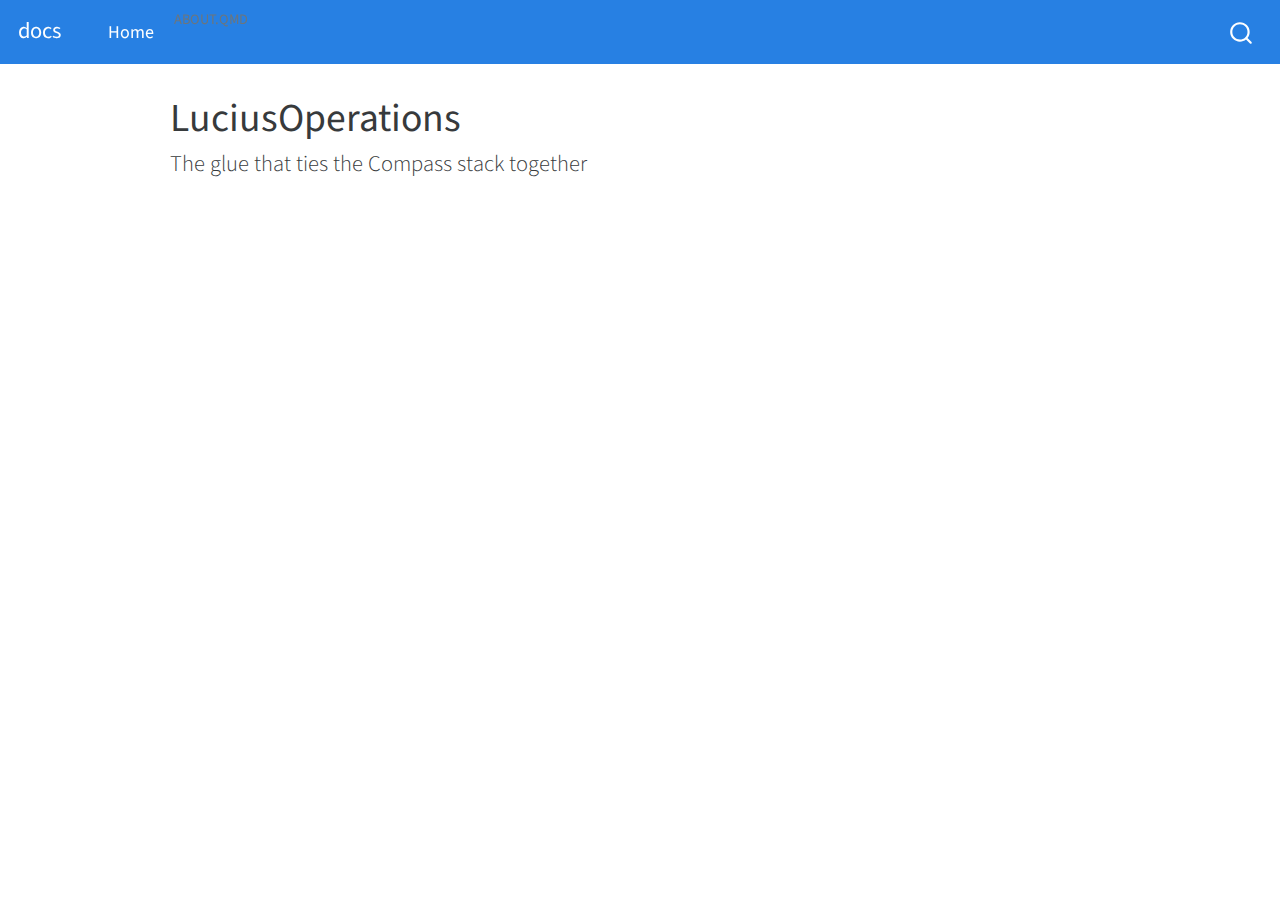
==== docs/index.html @ 400594ae "Experiment with quarto" ====
<!DOCTYPE html>
<html xmlns="http://www.w3.org/1999/xhtml" lang="en" xml:lang="en"><head>

<meta charset="utf-8">
<meta name="generator" content="quarto-1.2.247">

<meta name="viewport" content="width=device-width, initial-scale=1.0, user-scalable=yes">


<title>docs - LuciusOperations</title>
<style>
code{white-space: pre-wrap;}
span.smallcaps{font-variant: small-caps;}
div.columns{display: flex; gap: min(4vw, 1.5em);}
div.column{flex: auto; overflow-x: auto;}
div.hanging-indent{margin-left: 1.5em; text-indent: -1.5em;}
ul.task-list{list-style: none;}
ul.task-list li input[type="checkbox"] {
  width: 0.8em;
  margin: 0 0.8em 0.2em -1.6em;
  vertical-align: middle;
}
</style>


<script src="site_libs/quarto-nav/quarto-nav.js"></script>
<script src="site_libs/quarto-nav/headroom.min.js"></script>
<script src="site_libs/clipboard/clipboard.min.js"></script>
<script src="site_libs/quarto-search/autocomplete.umd.js"></script>
<script src="site_libs/quarto-search/fuse.min.js"></script>
<script src="site_libs/quarto-search/quarto-search.js"></script>
<meta name="quarto:offset" content="./">
<script src="site_libs/quarto-html/quarto.js"></script>
<script src="site_libs/quarto-html/popper.min.js"></script>
<script src="site_libs/quarto-html/tippy.umd.min.js"></script>
<script src="site_libs/quarto-html/anchor.min.js"></script>
<link href="site_libs/quarto-html/tippy.css" rel="stylesheet">
<link href="site_libs/quarto-html/quarto-syntax-highlighting.css" rel="stylesheet" id="quarto-text-highlighting-styles">
<script src="site_libs/bootstrap/bootstrap.min.js"></script>
<link href="site_libs/bootstrap/bootstrap-icons.css" rel="stylesheet">
<link href="site_libs/bootstrap/bootstrap.min.css" rel="stylesheet" id="quarto-bootstrap" data-mode="light">
<script id="quarto-search-options" type="application/json">{
  "location": "navbar",
  "copy-button": false,
  "collapse-after": 3,
  "panel-placement": "end",
  "type": "overlay",
  "limit": 20,
  "language": {
    "search-no-results-text": "No results",
    "search-matching-documents-text": "matching documents",
    "search-copy-link-title": "Copy link to search",
    "search-hide-matches-text": "Hide additional matches",
    "search-more-match-text": "more match in this document",
    "search-more-matches-text": "more matches in this document",
    "search-clear-button-title": "Clear",
    "search-detached-cancel-button-title": "Cancel",
    "search-submit-button-title": "Submit"
  }
}</script>


<link rel="stylesheet" href="styles.css">
</head>

<body class="nav-fixed">

<div id="quarto-search-results"></div>
  <header id="quarto-header" class="headroom fixed-top">
    <nav class="navbar navbar-expand-lg navbar-dark ">
      <div class="navbar-container container-fluid">
      <div class="navbar-brand-container">
    <a class="navbar-brand" href="./index.html">
    <span class="navbar-title">docs</span>
    </a>
  </div>
          <button class="navbar-toggler" type="button" data-bs-toggle="collapse" data-bs-target="#navbarCollapse" aria-controls="navbarCollapse" aria-expanded="false" aria-label="Toggle navigation" onclick="if (window.quartoToggleHeadroom) { window.quartoToggleHeadroom(); }">
  <span class="navbar-toggler-icon"></span>
</button>
          <div class="collapse navbar-collapse" id="navbarCollapse">
            <ul class="navbar-nav navbar-nav-scroll me-auto">
  <li class="nav-item">
    <a class="nav-link active" href="./index.html" aria-current="page">
 <span class="menu-text">Home</span></a>
  </li>  
  <li class="dropdown-header">
 <span class="menu-text">about.qmd</span></li>
</ul>
              <div id="quarto-search" class="" title="Search"></div>
          </div> <!-- /navcollapse -->
      </div> <!-- /container-fluid -->
    </nav>
</header>
<!-- content -->
<div id="quarto-content" class="quarto-container page-columns page-rows-contents page-layout-article page-navbar">
<!-- sidebar -->
<!-- margin-sidebar -->
    <div id="quarto-margin-sidebar" class="sidebar margin-sidebar">
        
    </div>
<!-- main -->
<main class="content" id="quarto-document-content">

<header id="title-block-header" class="quarto-title-block default">
<div class="quarto-title">
<h1 class="title">LuciusOperations</h1>
<p class="subtitle lead">The glue that ties the Compass stack together</p>
</div>



<div class="quarto-title-meta">

    
  
    
  </div>
  

</header>




</main> <!-- /main -->
<script id="quarto-html-after-body" type="application/javascript">
window.document.addEventListener("DOMContentLoaded", function (event) {
  const toggleBodyColorMode = (bsSheetEl) => {
    const mode = bsSheetEl.getAttribute("data-mode");
    const bodyEl = window.document.querySelector("body");
    if (mode === "dark") {
      bodyEl.classList.add("quarto-dark");
      bodyEl.classList.remove("quarto-light");
    } else {
      bodyEl.classList.add("quarto-light");
      bodyEl.classList.remove("quarto-dark");
    }
  }
  const toggleBodyColorPrimary = () => {
    const bsSheetEl = window.document.querySelector("link#quarto-bootstrap");
    if (bsSheetEl) {
      toggleBodyColorMode(bsSheetEl);
    }
  }
  toggleBodyColorPrimary();  
  const icon = "";
  const anchorJS = new window.AnchorJS();
  anchorJS.options = {
    placement: 'right',
    icon: icon
  };
  anchorJS.add('.anchored');
  const clipboard = new window.ClipboardJS('.code-copy-button', {
    target: function(trigger) {
      return trigger.previousElementSibling;
    }
  });
  clipboard.on('success', function(e) {
    // button target
    const button = e.trigger;
    // don't keep focus
    button.blur();
    // flash "checked"
    button.classList.add('code-copy-button-checked');
    var currentTitle = button.getAttribute("title");
    button.setAttribute("title", "Copied!");
    let tooltip;
    if (window.bootstrap) {
      button.setAttribute("data-bs-toggle", "tooltip");
      button.setAttribute("data-bs-placement", "left");
      button.setAttribute("data-bs-title", "Copied!");
      tooltip = new bootstrap.Tooltip(button, 
        { trigger: "manual", 
          customClass: "code-copy-button-tooltip",
          offset: [0, -8]});
      tooltip.show();    
    }
    setTimeout(function() {
      if (tooltip) {
        tooltip.hide();
        button.removeAttribute("data-bs-title");
        button.removeAttribute("data-bs-toggle");
        button.removeAttribute("data-bs-placement");
      }
      button.setAttribute("title", currentTitle);
      button.classList.remove('code-copy-button-checked');
    }, 1000);
    // clear code selection
    e.clearSelection();
  });
  function tippyHover(el, contentFn) {
    const config = {
      allowHTML: true,
      content: contentFn,
      maxWidth: 500,
      delay: 100,
      arrow: false,
      appendTo: function(el) {
          return el.parentElement;
      },
      interactive: true,
      interactiveBorder: 10,
      theme: 'quarto',
      placement: 'bottom-start'
    };
    window.tippy(el, config); 
  }
  const noterefs = window.document.querySelectorAll('a[role="doc-noteref"]');
  for (var i=0; i<noterefs.length; i++) {
    const ref = noterefs[i];
    tippyHover(ref, function() {
      // use id or data attribute instead here
      let href = ref.getAttribute('data-footnote-href') || ref.getAttribute('href');
      try { href = new URL(href).hash; } catch {}
      const id = href.replace(/^#\/?/, "");
      const note = window.document.getElementById(id);
      return note.innerHTML;
    });
  }
  const findCites = (el) => {
    const parentEl = el.parentElement;
    if (parentEl) {
      const cites = parentEl.dataset.cites;
      if (cites) {
        return {
          el,
          cites: cites.split(' ')
        };
      } else {
        return findCites(el.parentElement)
      }
    } else {
      return undefined;
    }
  };
  var bibliorefs = window.document.querySelectorAll('a[role="doc-biblioref"]');
  for (var i=0; i<bibliorefs.length; i++) {
    const ref = bibliorefs[i];
    const citeInfo = findCites(ref);
    if (citeInfo) {
      tippyHover(citeInfo.el, function() {
        var popup = window.document.createElement('div');
        citeInfo.cites.forEach(function(cite) {
          var citeDiv = window.document.createElement('div');
          citeDiv.classList.add('hanging-indent');
          citeDiv.classList.add('csl-entry');
          var biblioDiv = window.document.getElementById('ref-' + cite);
          if (biblioDiv) {
            citeDiv.innerHTML = biblioDiv.innerHTML;
          }
          popup.appendChild(citeDiv);
        });
        return popup.innerHTML;
      });
    }
  }
});
</script>
</div> <!-- /content -->



</body></html>
---- docs/site_libs/quarto-html/tippy.css ----
.tippy-box[data-animation=fade][data-state=hidden]{opacity:0}[data-tippy-root]{max-width:calc(100vw - 10px)}.tippy-box{position:relative;background-color:#333;color:#fff;border-radius:4px;font-size:14px;line-height:1.4;white-space:normal;outline:0;transition-property:transform,visibility,opacity}.tippy-box[data-placement^=top]>.tippy-arrow{bottom:0}.tippy-box[data-placement^=top]>.tippy-arrow:before{bottom:-7px;left:0;border-width:8px 8px 0;border-top-color:initial;transform-origin:center top}.tippy-box[data-placement^=bottom]>.tippy-arrow{top:0}.tippy-box[data-placement^=bottom]>.tippy-arrow:before{top:-7px;left:0;border-width:0 8px 8px;border-bottom-color:initial;transform-origin:center bottom}.tippy-box[data-placement^=left]>.tippy-arrow{right:0}.tippy-box[data-placement^=left]>.tippy-arrow:before{border-width:8px 0 8px 8px;border-left-color:initial;right:-7px;transform-origin:center left}.tippy-box[data-placement^=right]>.tippy-arrow{left:0}.tippy-box[data-placement^=right]>.tippy-arrow:before{left:-7px;border-width:8px 8px 8px 0;border-right-color:initial;transform-origin:center right}.tippy-box[data-inertia][data-state=visible]{transition-timing-function:cubic-bezier(.54,1.5,.38,1.11)}.tippy-arrow{width:16px;height:16px;color:#333}.tippy-arrow:before{content:"";position:absolute;border-color:transparent;border-style:solid}.tippy-content{position:relative;padding:5px 9px;z-index:1}
---- docs/site_libs/quarto-html/quarto-syntax-highlighting.css ----
/* quarto syntax highlight colors */
:root {
  --quarto-hl-ot-color: #003B4F;
  --quarto-hl-at-color: #657422;
  --quarto-hl-ss-color: #20794D;
  --quarto-hl-an-color: #5E5E5E;
  --quarto-hl-fu-color: #4758AB;
  --quarto-hl-st-color: #20794D;
  --quarto-hl-cf-color: #003B4F;
  --quarto-hl-op-color: #5E5E5E;
  --quarto-hl-er-color: #AD0000;
  --quarto-hl-bn-color: #AD0000;
  --quarto-hl-al-color: #AD0000;
  --quarto-hl-va-color: #111111;
  --quarto-hl-bu-color: inherit;
  --quarto-hl-ex-color: inherit;
  --quarto-hl-pp-color: #AD0000;
  --quarto-hl-in-color: #5E5E5E;
  --quarto-hl-vs-color: #20794D;
  --quarto-hl-wa-color: #5E5E5E;
  --quarto-hl-do-color: #5E5E5E;
  --quarto-hl-im-color: #00769E;
  --quarto-hl-ch-color: #20794D;
  --quarto-hl-dt-color: #AD0000;
  --quarto-hl-fl-color: #AD0000;
  --quarto-hl-co-color: #5E5E5E;
  --quarto-hl-cv-color: #5E5E5E;
  --quarto-hl-cn-color: #8f5902;
  --quarto-hl-sc-color: #5E5E5E;
  --quarto-hl-dv-color: #AD0000;
  --quarto-hl-kw-color: #003B4F;
}

/* other quarto variables */
:root {
  --quarto-font-monospace: SFMono-Regular, Menlo, Monaco, Consolas, "Liberation Mono", "Courier New", monospace;
}

pre > code.sourceCode > span {
  color: #003B4F;
}

code span {
  color: #003B4F;
}

code.sourceCode > span {
  color: #003B4F;
}

div.sourceCode,
div.sourceCode pre.sourceCode {
  color: #003B4F;
}

code span.ot {
  color: #003B4F;
}

code span.at {
  color: #657422;
}

code span.ss {
  color: #20794D;
}

code span.an {
  color: #5E5E5E;
}

code span.fu {
  color: #4758AB;
}

code span.st {
  color: #20794D;
}

code span.cf {
  color: #003B4F;
}

code span.op {
  color: #5E5E5E;
}

code span.er {
  color: #AD0000;
}

code span.bn {
  color: #AD0000;
}

code span.al {
  color: #AD0000;
}

code span.va {
  color: #111111;
}

code span.pp {
  color: #AD0000;
}

code span.in {
  color: #5E5E5E;
}

code span.vs {
  color: #20794D;
}

code span.wa {
  color: #5E5E5E;
  font-style: italic;
}

code span.do {
  color: #5E5E5E;
  font-style: italic;
}

code span.im {
  color: #00769E;
}

code span.ch {
  color: #20794D;
}

code span.dt {
  color: #AD0000;
}

code span.fl {
  color: #AD0000;
}

code span.co {
  color: #5E5E5E;
}

code span.cv {
  color: #5E5E5E;
  font-style: italic;
}

code span.cn {
  color: #8f5902;
}

code span.sc {
  color: #5E5E5E;
}

code span.dv {
  color: #AD0000;
}

code span.kw {
  color: #003B4F;
}

.prevent-inlining {
  content: "</";
}

/*# sourceMappingURL=debc5d5d77c3f9108843748ff7464032.css.map */
---- docs/styles.css ----
/* css styles */
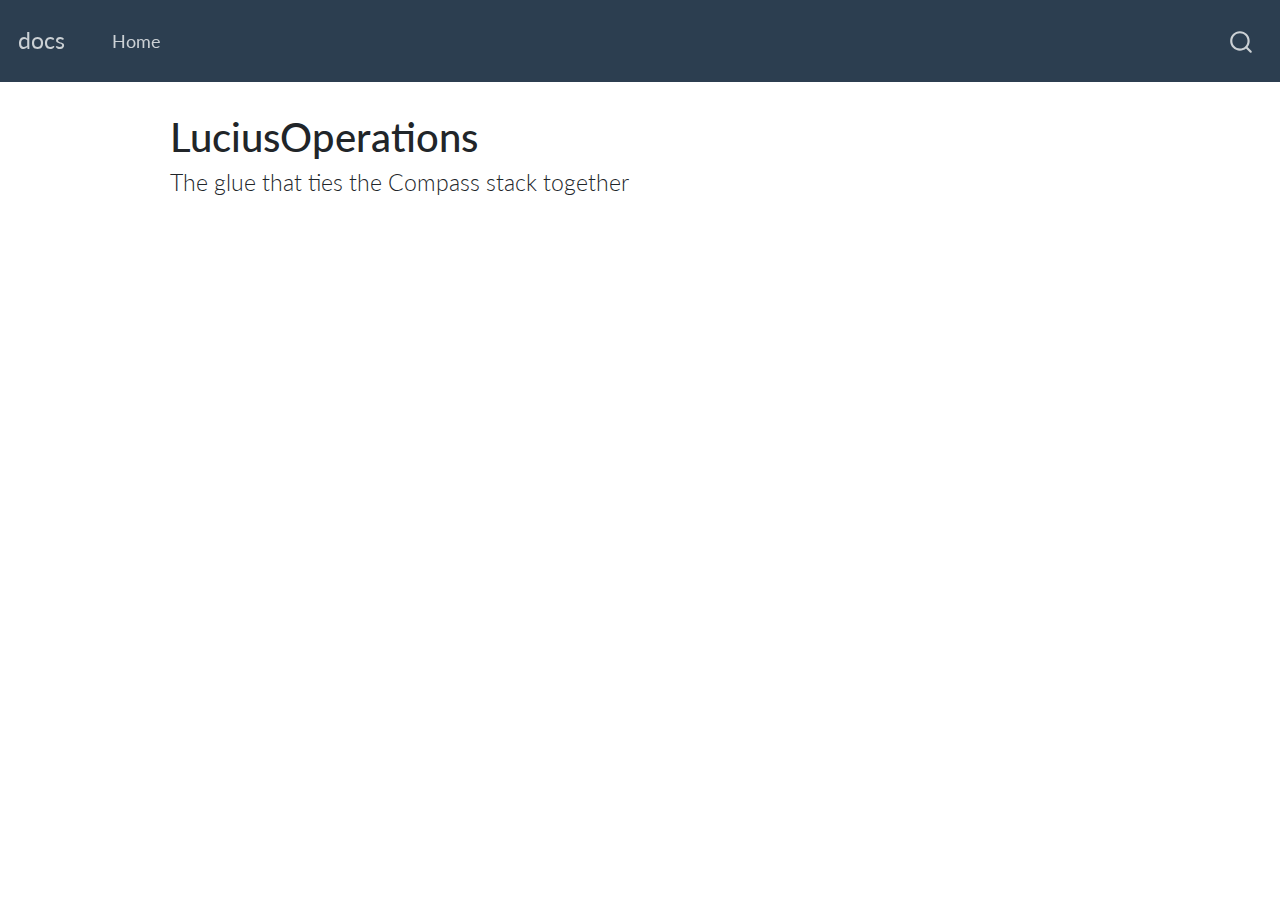
==== commit ef6aaf43: "Update style" ====
--- a/docs/index.html
+++ b/docs/index.html
@@ -80,11 +80,9 @@
           <div class="collapse navbar-collapse" id="navbarCollapse">
             <ul class="navbar-nav navbar-nav-scroll me-auto">
   <li class="nav-item">
-    <a class="nav-link active" href="./index.html" aria-current="page">
+    <a class="nav-link" href="./docs/index.qmd">
  <span class="menu-text">Home</span></a>
   </li>  
-  <li class="dropdown-header">
- <span class="menu-text">about.qmd</span></li>
 </ul>
               <div id="quarto-search" class="" title="Search"></div>
           </div> <!-- /navcollapse -->
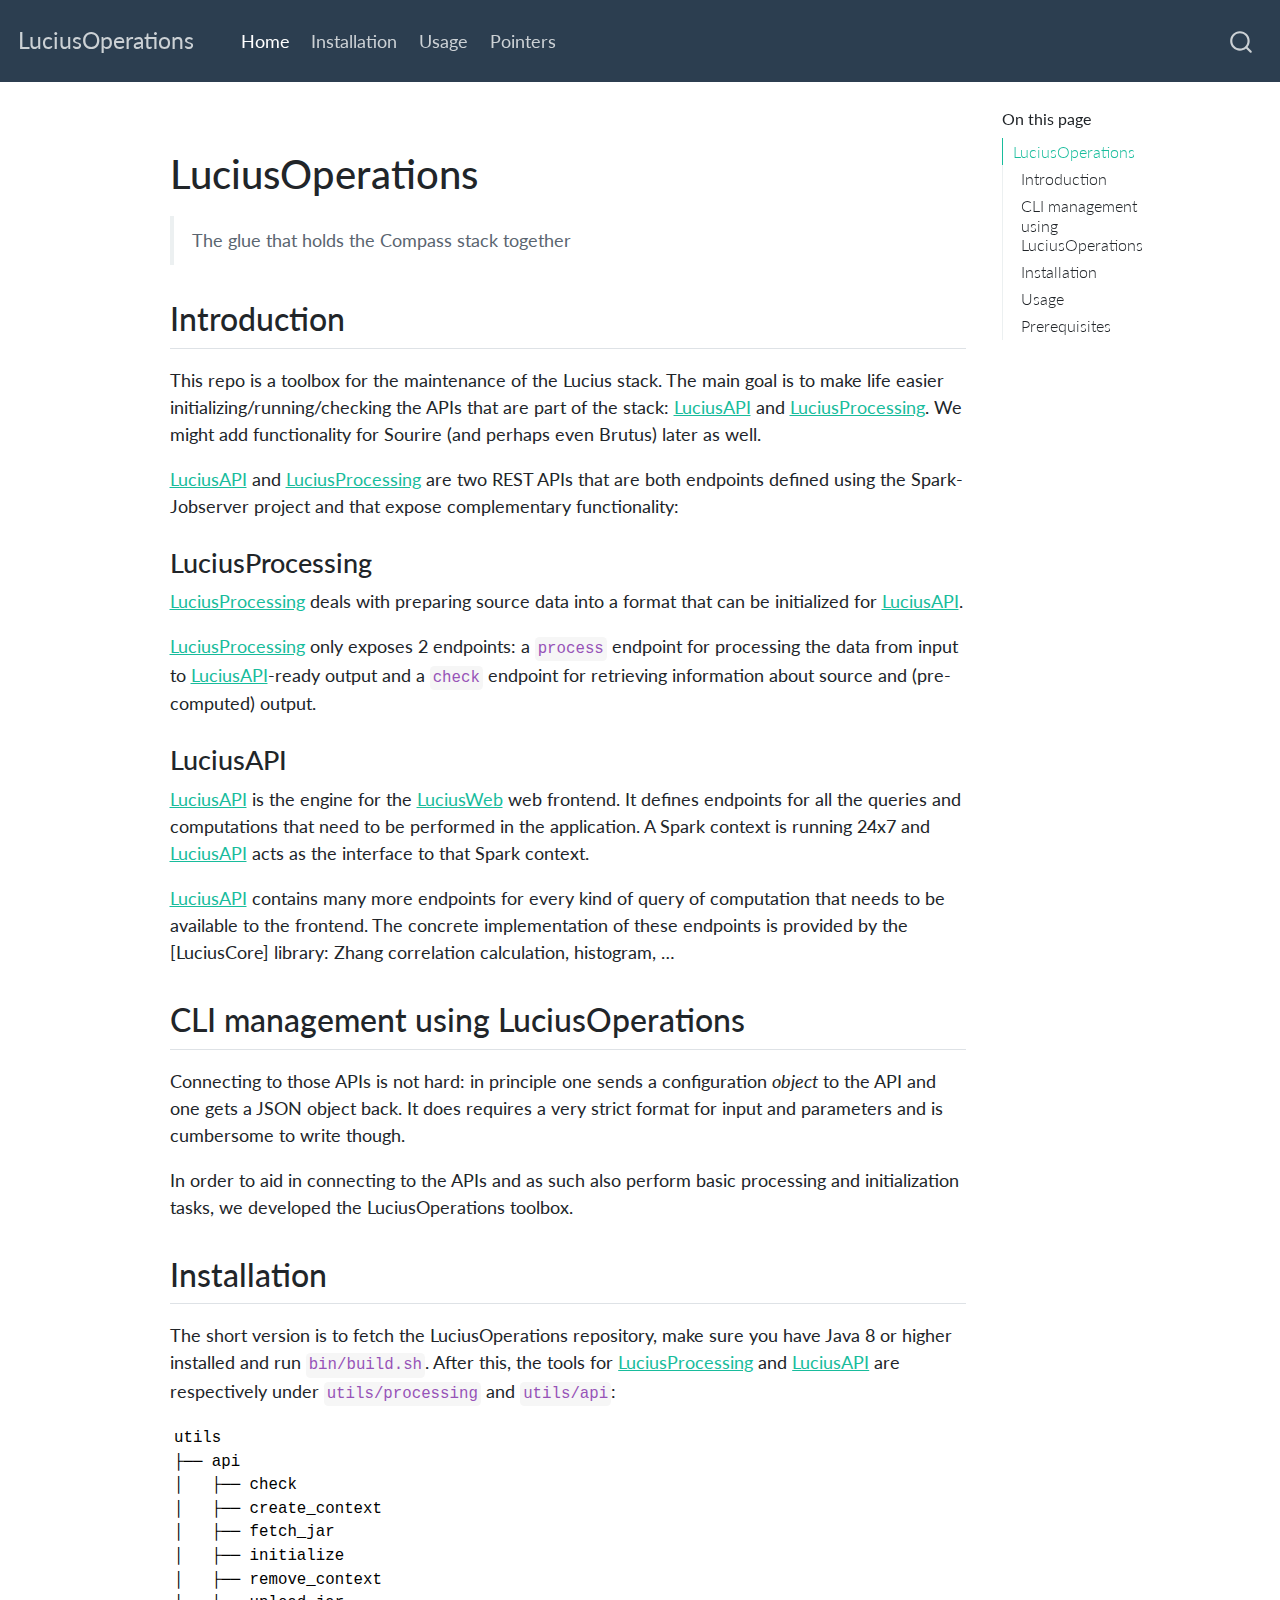
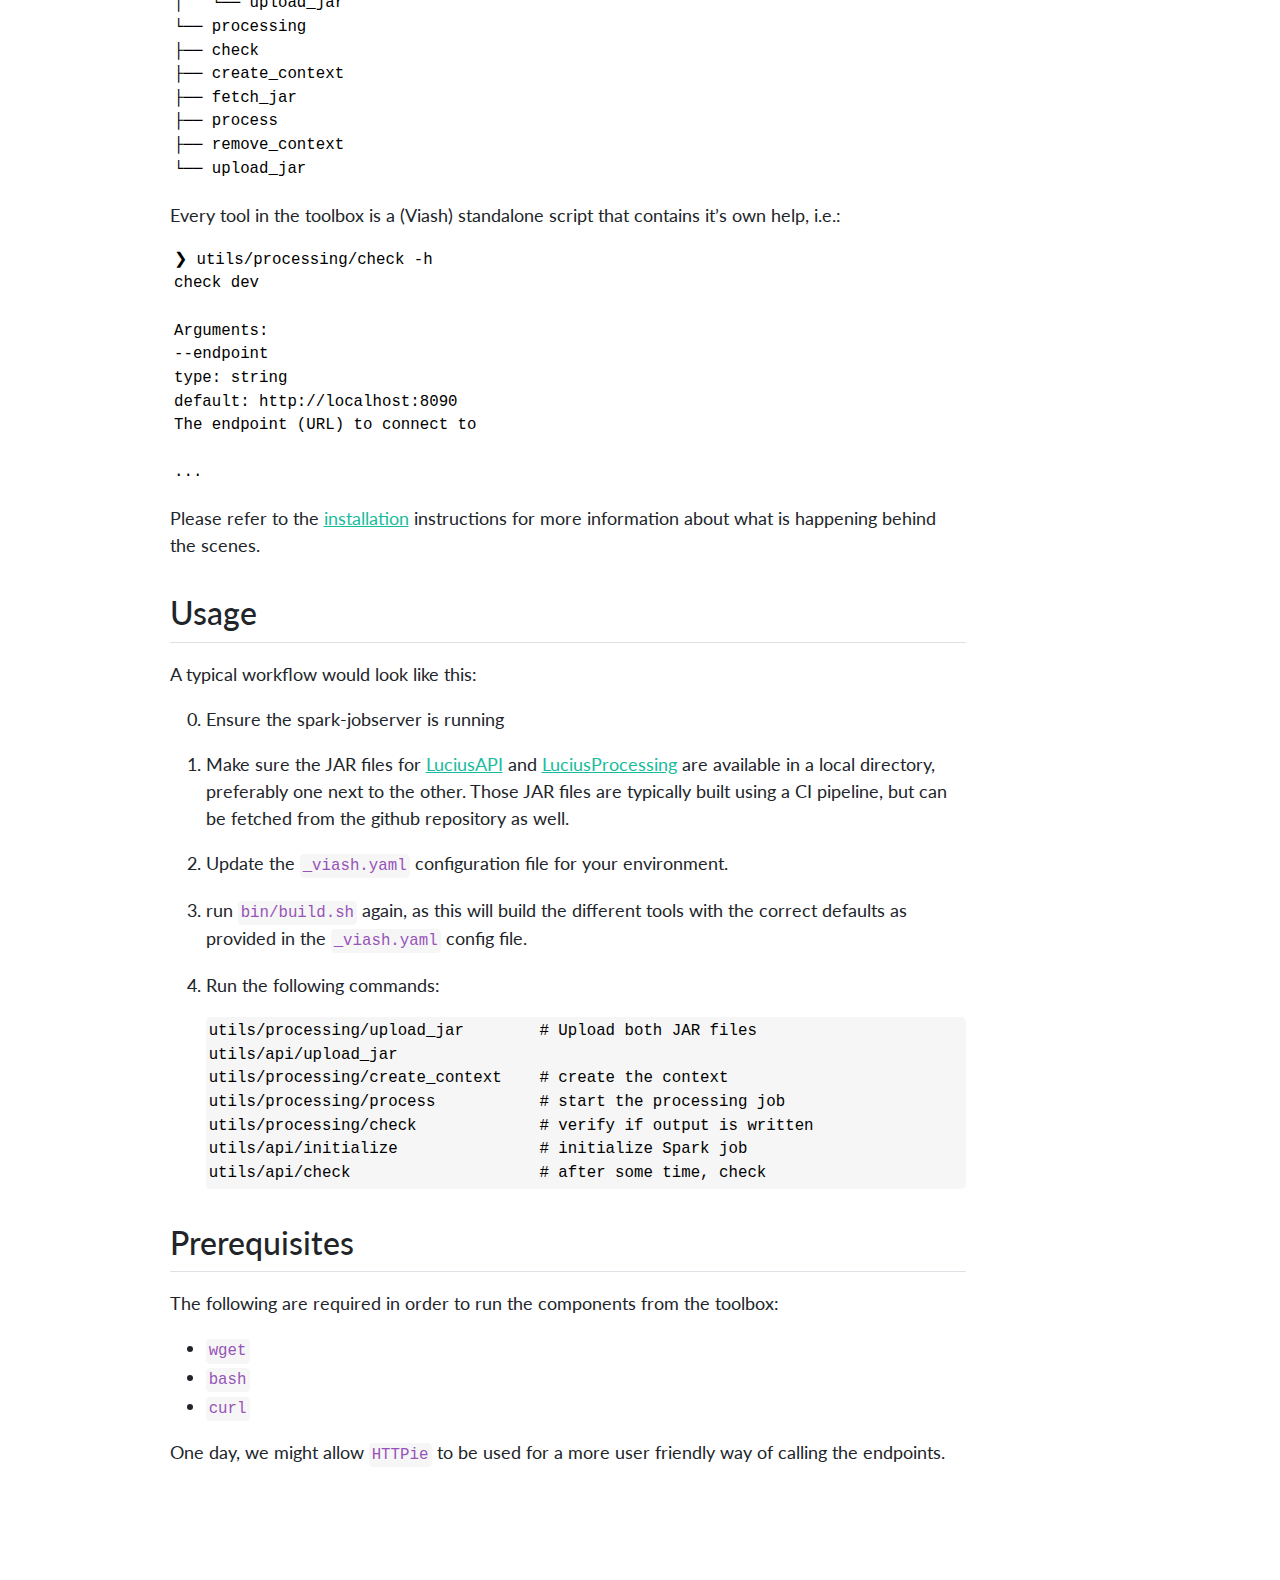
==== commit 6ab1f0f8: "Update README" ====
--- a/docs/index.html
+++ b/docs/index.html
@@ -1,261 +1,8 @@
-<!DOCTYPE html>
-<html xmlns="http://www.w3.org/1999/xhtml" lang="en" xml:lang="en"><head>
-
-<meta charset="utf-8">
-<meta name="generator" content="quarto-1.2.247">
-
-<meta name="viewport" content="width=device-width, initial-scale=1.0, user-scalable=yes">
-
-
-<title>docs - LuciusOperations</title>
-<style>
-code{white-space: pre-wrap;}
-span.smallcaps{font-variant: small-caps;}
-div.columns{display: flex; gap: min(4vw, 1.5em);}
-div.column{flex: auto; overflow-x: auto;}
-div.hanging-indent{margin-left: 1.5em; text-indent: -1.5em;}
-ul.task-list{list-style: none;}
-ul.task-list li input[type="checkbox"] {
-  width: 0.8em;
-  margin: 0 0.8em 0.2em -1.6em;
-  vertical-align: middle;
-}
-</style>
-
-
-<script src="site_libs/quarto-nav/quarto-nav.js"></script>
-<script src="site_libs/quarto-nav/headroom.min.js"></script>
-<script src="site_libs/clipboard/clipboard.min.js"></script>
-<script src="site_libs/quarto-search/autocomplete.umd.js"></script>
-<script src="site_libs/quarto-search/fuse.min.js"></script>
-<script src="site_libs/quarto-search/quarto-search.js"></script>
-<meta name="quarto:offset" content="./">
-<script src="site_libs/quarto-html/quarto.js"></script>
-<script src="site_libs/quarto-html/popper.min.js"></script>
-<script src="site_libs/quarto-html/tippy.umd.min.js"></script>
-<script src="site_libs/quarto-html/anchor.min.js"></script>
-<link href="site_libs/quarto-html/tippy.css" rel="stylesheet">
-<link href="site_libs/quarto-html/quarto-syntax-highlighting.css" rel="stylesheet" id="quarto-text-highlighting-styles">
-<script src="site_libs/bootstrap/bootstrap.min.js"></script>
-<link href="site_libs/bootstrap/bootstrap-icons.css" rel="stylesheet">
-<link href="site_libs/bootstrap/bootstrap.min.css" rel="stylesheet" id="quarto-bootstrap" data-mode="light">
-<script id="quarto-search-options" type="application/json">{
-  "location": "navbar",
-  "copy-button": false,
-  "collapse-after": 3,
-  "panel-placement": "end",
-  "type": "overlay",
-  "limit": 20,
-  "language": {
-    "search-no-results-text": "No results",
-    "search-matching-documents-text": "matching documents",
-    "search-copy-link-title": "Copy link to search",
-    "search-hide-matches-text": "Hide additional matches",
-    "search-more-match-text": "more match in this document",
-    "search-more-matches-text": "more matches in this document",
-    "search-clear-button-title": "Clear",
-    "search-detached-cancel-button-title": "Cancel",
-    "search-submit-button-title": "Submit"
-  }
-}</script>
-
-
-<link rel="stylesheet" href="styles.css">
-</head>
-
-<body class="nav-fixed">
-
-<div id="quarto-search-results"></div>
-  <header id="quarto-header" class="headroom fixed-top">
-    <nav class="navbar navbar-expand-lg navbar-dark ">
-      <div class="navbar-container container-fluid">
-      <div class="navbar-brand-container">
-    <a class="navbar-brand" href="./index.html">
-    <span class="navbar-title">docs</span>
-    </a>
-  </div>
-          <button class="navbar-toggler" type="button" data-bs-toggle="collapse" data-bs-target="#navbarCollapse" aria-controls="navbarCollapse" aria-expanded="false" aria-label="Toggle navigation" onclick="if (window.quartoToggleHeadroom) { window.quartoToggleHeadroom(); }">
-  <span class="navbar-toggler-icon"></span>
-</button>
-          <div class="collapse navbar-collapse" id="navbarCollapse">
-            <ul class="navbar-nav navbar-nav-scroll me-auto">
-  <li class="nav-item">
-    <a class="nav-link" href="./docs/index.qmd">
- <span class="menu-text">Home</span></a>
-  </li>  
-</ul>
-              <div id="quarto-search" class="" title="Search"></div>
-          </div> <!-- /navcollapse -->
-      </div> <!-- /container-fluid -->
-    </nav>
-</header>
-<!-- content -->
-<div id="quarto-content" class="quarto-container page-columns page-rows-contents page-layout-article page-navbar">
-<!-- sidebar -->
-<!-- margin-sidebar -->
-    <div id="quarto-margin-sidebar" class="sidebar margin-sidebar">
-        
-    </div>
-<!-- main -->
-<main class="content" id="quarto-document-content">
-
-<header id="title-block-header" class="quarto-title-block default">
-<div class="quarto-title">
-<h1 class="title">LuciusOperations</h1>
-<p class="subtitle lead">The glue that ties the Compass stack together</p>
-</div>
-
-
-
-<div class="quarto-title-meta">
-
-    
-  
-    
-  </div>
-  
-
-</header>
-
-
-
-
-</main> <!-- /main -->
-<script id="quarto-html-after-body" type="application/javascript">
-window.document.addEventListener("DOMContentLoaded", function (event) {
-  const toggleBodyColorMode = (bsSheetEl) => {
-    const mode = bsSheetEl.getAttribute("data-mode");
-    const bodyEl = window.document.querySelector("body");
-    if (mode === "dark") {
-      bodyEl.classList.add("quarto-dark");
-      bodyEl.classList.remove("quarto-light");
-    } else {
-      bodyEl.classList.add("quarto-light");
-      bodyEl.classList.remove("quarto-dark");
-    }
-  }
-  const toggleBodyColorPrimary = () => {
-    const bsSheetEl = window.document.querySelector("link#quarto-bootstrap");
-    if (bsSheetEl) {
-      toggleBodyColorMode(bsSheetEl);
-    }
-  }
-  toggleBodyColorPrimary();  
-  const icon = "";
-  const anchorJS = new window.AnchorJS();
-  anchorJS.options = {
-    placement: 'right',
-    icon: icon
-  };
-  anchorJS.add('.anchored');
-  const clipboard = new window.ClipboardJS('.code-copy-button', {
-    target: function(trigger) {
-      return trigger.previousElementSibling;
-    }
-  });
-  clipboard.on('success', function(e) {
-    // button target
-    const button = e.trigger;
-    // don't keep focus
-    button.blur();
-    // flash "checked"
-    button.classList.add('code-copy-button-checked');
-    var currentTitle = button.getAttribute("title");
-    button.setAttribute("title", "Copied!");
-    let tooltip;
-    if (window.bootstrap) {
-      button.setAttribute("data-bs-toggle", "tooltip");
-      button.setAttribute("data-bs-placement", "left");
-      button.setAttribute("data-bs-title", "Copied!");
-      tooltip = new bootstrap.Tooltip(button, 
-        { trigger: "manual", 
-          customClass: "code-copy-button-tooltip",
-          offset: [0, -8]});
-      tooltip.show();    
-    }
-    setTimeout(function() {
-      if (tooltip) {
-        tooltip.hide();
-        button.removeAttribute("data-bs-title");
-        button.removeAttribute("data-bs-toggle");
-        button.removeAttribute("data-bs-placement");
-      }
-      button.setAttribute("title", currentTitle);
-      button.classList.remove('code-copy-button-checked');
-    }, 1000);
-    // clear code selection
-    e.clearSelection();
-  });
-  function tippyHover(el, contentFn) {
-    const config = {
-      allowHTML: true,
-      content: contentFn,
-      maxWidth: 500,
-      delay: 100,
-      arrow: false,
-      appendTo: function(el) {
-          return el.parentElement;
-      },
-      interactive: true,
-      interactiveBorder: 10,
-      theme: 'quarto',
-      placement: 'bottom-start'
-    };
-    window.tippy(el, config); 
-  }
-  const noterefs = window.document.querySelectorAll('a[role="doc-noteref"]');
-  for (var i=0; i<noterefs.length; i++) {
-    const ref = noterefs[i];
-    tippyHover(ref, function() {
-      // use id or data attribute instead here
-      let href = ref.getAttribute('data-footnote-href') || ref.getAttribute('href');
-      try { href = new URL(href).hash; } catch {}
-      const id = href.replace(/^#\/?/, "");
-      const note = window.document.getElementById(id);
-      return note.innerHTML;
-    });
-  }
-  const findCites = (el) => {
-    const parentEl = el.parentElement;
-    if (parentEl) {
-      const cites = parentEl.dataset.cites;
-      if (cites) {
-        return {
-          el,
-          cites: cites.split(' ')
-        };
-      } else {
-        return findCites(el.parentElement)
-      }
-    } else {
-      return undefined;
-    }
-  };
-  var bibliorefs = window.document.querySelectorAll('a[role="doc-biblioref"]');
-  for (var i=0; i<bibliorefs.length; i++) {
-    const ref = bibliorefs[i];
-    const citeInfo = findCites(ref);
-    if (citeInfo) {
-      tippyHover(citeInfo.el, function() {
-        var popup = window.document.createElement('div');
-        citeInfo.cites.forEach(function(cite) {
-          var citeDiv = window.document.createElement('div');
-          citeDiv.classList.add('hanging-indent');
-          citeDiv.classList.add('csl-entry');
-          var biblioDiv = window.document.getElementById('ref-' + cite);
-          if (biblioDiv) {
-            citeDiv.innerHTML = biblioDiv.innerHTML;
-          }
-          popup.appendChild(citeDiv);
-        });
-        return popup.innerHTML;
-      });
-    }
-  }
-});
-</script>
-</div> <!-- /content -->
-
-
-
-</body></html>+<html xmlns="http://www.w3.org/1999/xhtml">    
+  <head>      
+    <title>Redirect to README.html</title>      
+    <meta http-equiv="refresh" content="0;URL='README.html'" />    
+  </head>    
+  <body> 
+  </body>  
+</html>     
